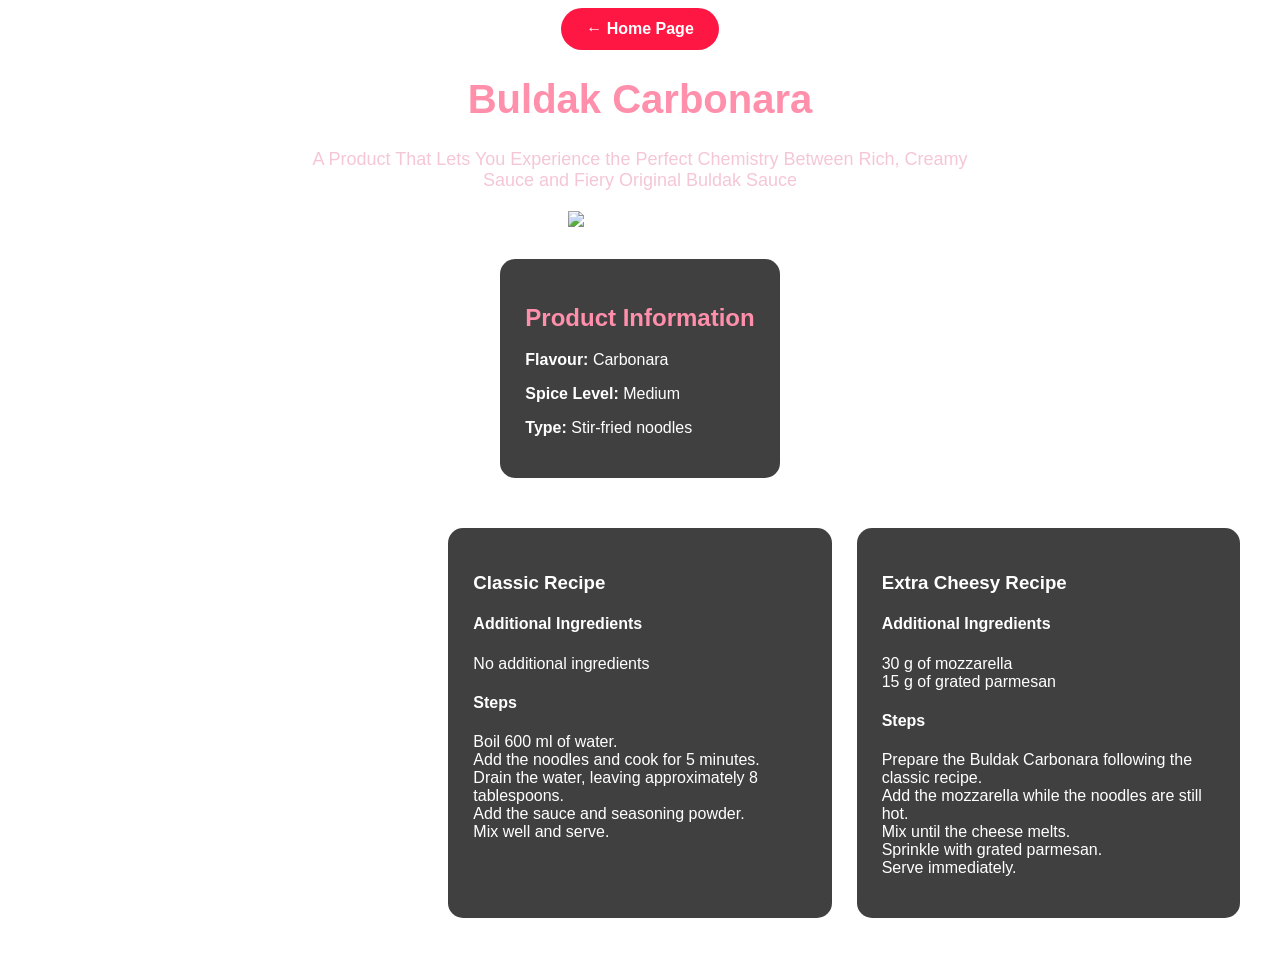
==== carbonara.html @ 89699a1a "Add files via upload" ====
<!DOCTYPE html>
<html lang="fr">

<head>
    <meta charset="UTF-8">
    <meta name="viewport" content="width=device-width, initial-scale=1.0">
    <title>Buldak Carbonara</title>
    <link rel="stylesheet" href="carbonara.css">
</head>

<body>
    <a href="index.html" class="home-button">
    ← Home Page
</a>

    <h1>Buldak Carbonara</h1>

<p class="intro">
    A Product That Lets You Experience the Perfect Chemistry Between Rich, Creamy Sauce and Fiery Original Buldak Sauce
</p>

<img src="images/buldak carbonara.jpg" alt="Buldak Carbonara" class="product-image" width="180">


<section class="product-info">

    <h2>Product Information</h2>

    <p><strong>Flavour:</strong> Carbonara</p>
    <p><strong>Spice Level:</strong> Medium</p>
    <p><strong>Type:</strong> Stir-fried noodles</p>

</section>

<section class="recipes">

    <h2>How to Prepare</h2>

    <div class="recipe">
        <h3>Classic Recipe</h3>

        <h4>Additional Ingredients</h4>
        <ul>
            <li>No additional ingredients</li>
        </ul>

        <h4>Steps</h4>
        <ul>
            <li>Boil 600 ml of water.</li>
            <li>Add the noodles and cook for 5 minutes.</li>
            <li>Drain the water, leaving approximately 8 tablespoons.</li>
            <li>Add the sauce and seasoning powder.</li>
            <li>Mix well and serve.</li>
        </ul>
    </div>

<div class="recipe">

    <h3>Extra Cheesy Recipe</h3>

    <h4>Additional Ingredients</h4>
    <ul>
        <li>30 g of mozzarella</li>
        <li>15 g of grated parmesan</li>
    </ul>

    <h4>Steps</h4>
    <ul>
        <li>Prepare the Buldak Carbonara following the classic recipe.</li>
        <li>Add the mozzarella while the noodles are still hot.</li>
        <li>Mix until the cheese melts.</li>
        <li>Sprinkle with grated parmesan.</li>
        <li>Serve immediately.</li>
    </ul>

</div>


</section>




</body>

</html>
---- carbonara.css ----
body {
    background-image: url("images/wallpaper\ carbonara.jpg");
background-size: cover;
background-position: center;
background-repeat: no-repeat;
background-attachment: fixed;
    color: white;
    font-family: Arial, sans-serif;
    text-align: center;
}

h1 {
    color: #ff8fab;
    font-size: 40px;
}

.intro {
    color: #f5c6d6;
    font-size: 18px;
    max-width: 700px;
    margin: 20px auto;
}

.product-image {
    width: 250px;
    height: auto;
}
.home-button {
    display: inline-block;
    padding: 12px 25px;
    background-color: #ff1744;
    color: white;
    text-decoration: none;
    border-radius: 25px;
    font-weight: bold;
    transition: 0.3s;
}

.home-button:hover {
    background-color: #9c0033;
    transform: scale(1.05);
}

.product-info {
    background-color: rgba(0, 0, 0, 0.75);
    width: fit-content;
    max-width: 80%;
    margin: 30px auto;
    padding: 25px;
    border-radius: 15px;
    text-align: left;
}

.product-info h2 {
    color: #ff8fab;
    text-align: center;
}
.recipe ul {
    list-style: none;
    padding-left: 0;
}

.recipes {
    display: grid;
    grid-template-columns: repeat(3, 1fr);
    gap: 25px;
    max-width: 1200px;
    margin: 30px auto;
    padding: 20px;
}

.recipe {
    background-color: rgba(0, 0, 0, 0.75);
    padding: 25px;
    border-radius: 15px;
    text-align: left;
}

@media (max-width: 700px) {
    .recipes {
        grid-template-columns: 1fr;
    }
}
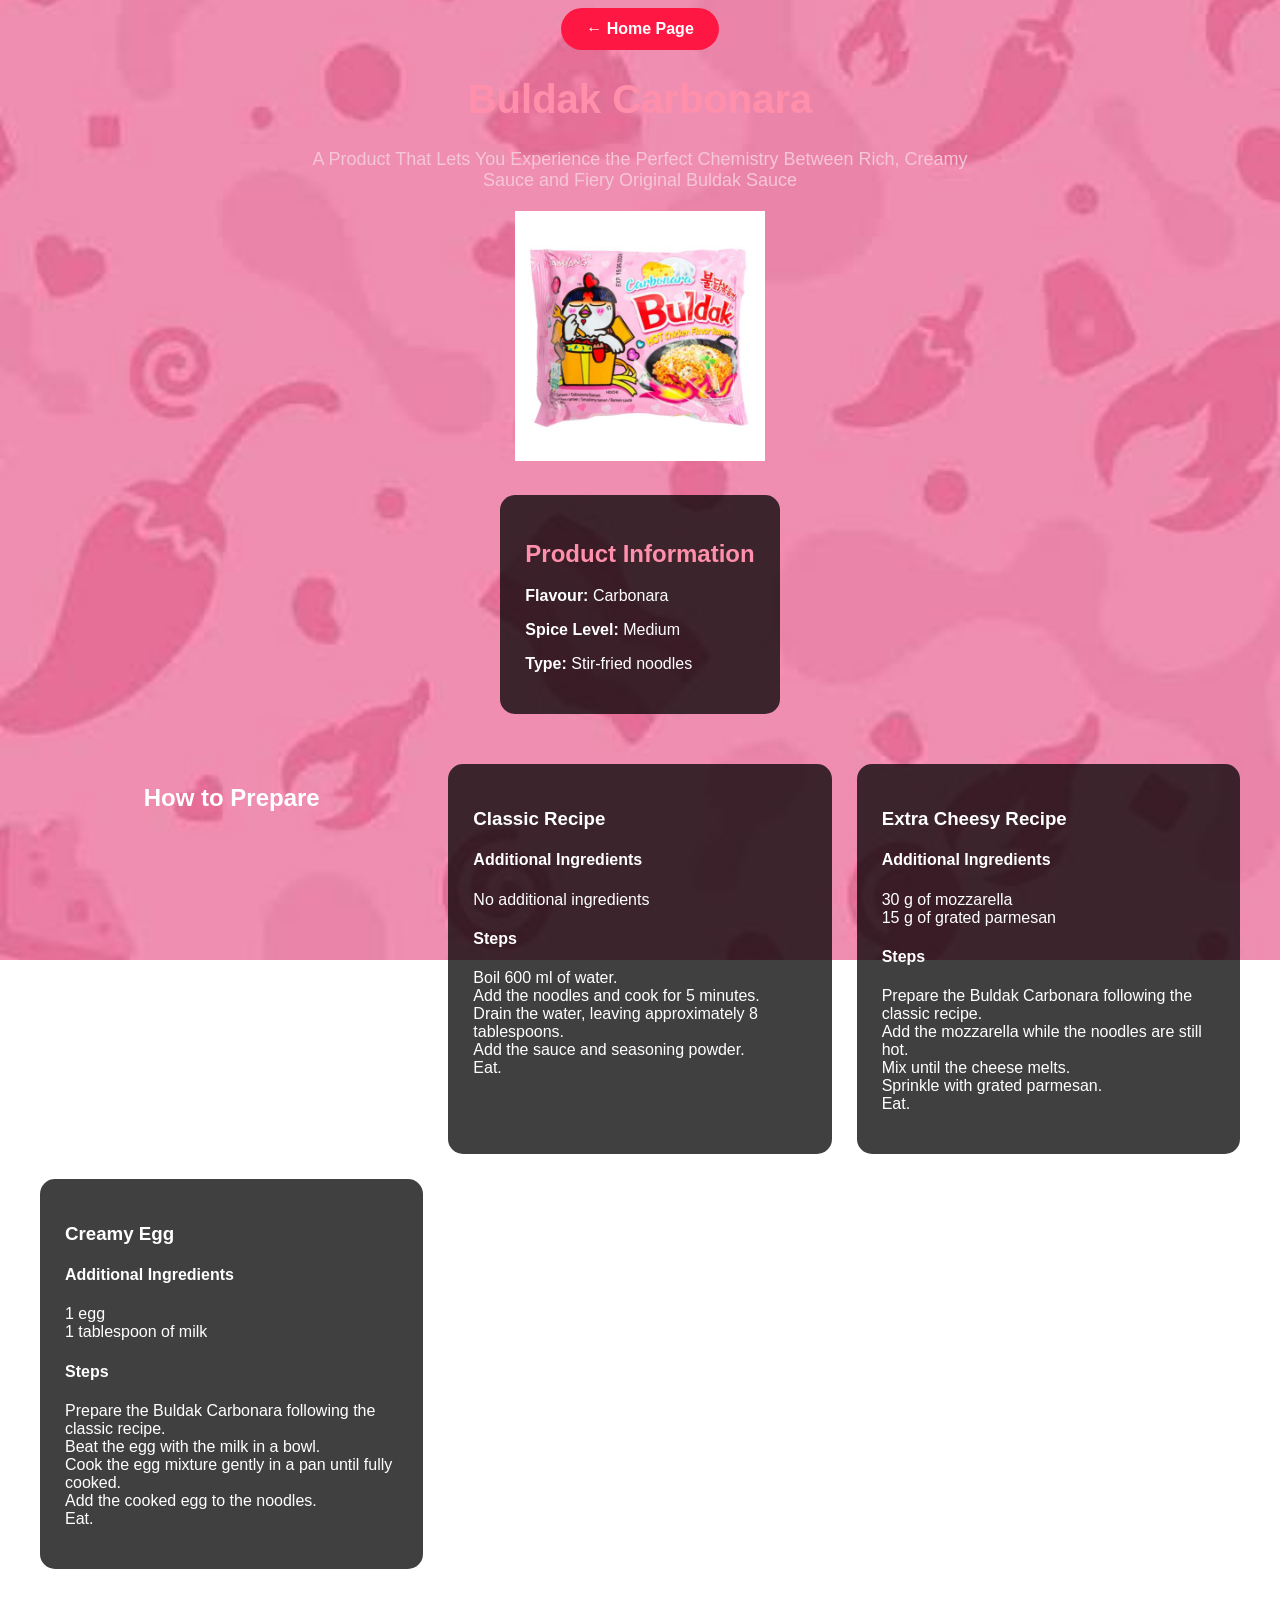
==== commit c354ada7: "Add files via upload" ====
--- a/carbonara.html
+++ b/carbonara.html
@@ -51,7 +51,7 @@
             <li>Add the noodles and cook for 5 minutes.</li>
             <li>Drain the water, leaving approximately 8 tablespoons.</li>
             <li>Add the sauce and seasoning powder.</li>
-            <li>Mix well and serve.</li>
+            <li>Eat.</li>
         </ul>
     </div>
 
@@ -71,10 +71,33 @@
         <li>Add the mozzarella while the noodles are still hot.</li>
         <li>Mix until the cheese melts.</li>
         <li>Sprinkle with grated parmesan.</li>
-        <li>Serve immediately.</li>
+        <li>Eat.</li>
     </ul>
 
 </div>
+
+<div class="recipe">
+
+    <h3>Creamy Egg</h3>
+
+    <h4>Additional Ingredients</h4>
+    <ul>
+        <li>1 egg</li>
+        <li>1 tablespoon of milk</li>
+
+    </ul>
+
+    <h4>Steps</h4>
+    <ul>
+        <li>Prepare the Buldak Carbonara following the classic recipe.</li>
+        <li>Beat the egg with the milk in a bowl.</li>
+        <li>Cook the egg mixture gently in a pan until fully cooked.</li>
+        <li>Add the cooked egg to the noodles.</li>
+        <li>Eat.</li>
+    </ul>
+
+</div>
+
 
 
 </section>
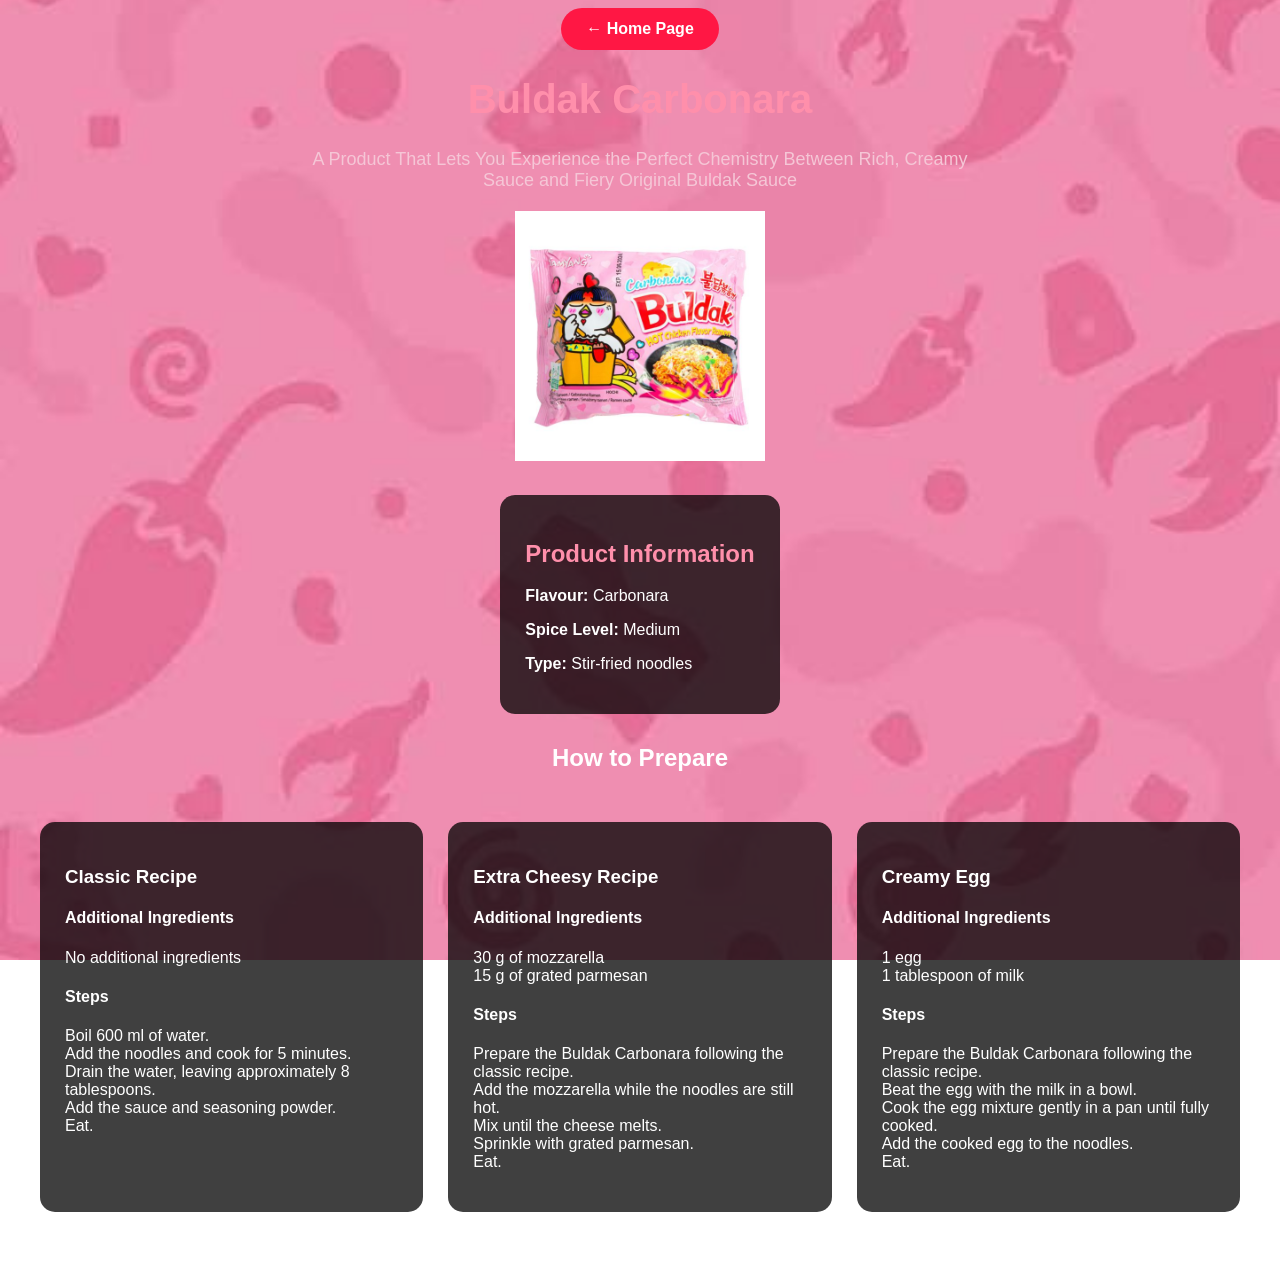
==== commit 8c8fee0f: "Add files via upload" ====
--- a/carbonara.html
+++ b/carbonara.html
@@ -32,10 +32,10 @@
     <p><strong>Type:</strong> Stir-fried noodles</p>
 
 </section>
+<h2>How to Prepare</h2>
 
 <section class="recipes">
 
-    <h2>How to Prepare</h2>
 
     <div class="recipe">
         <h3>Classic Recipe</h3>
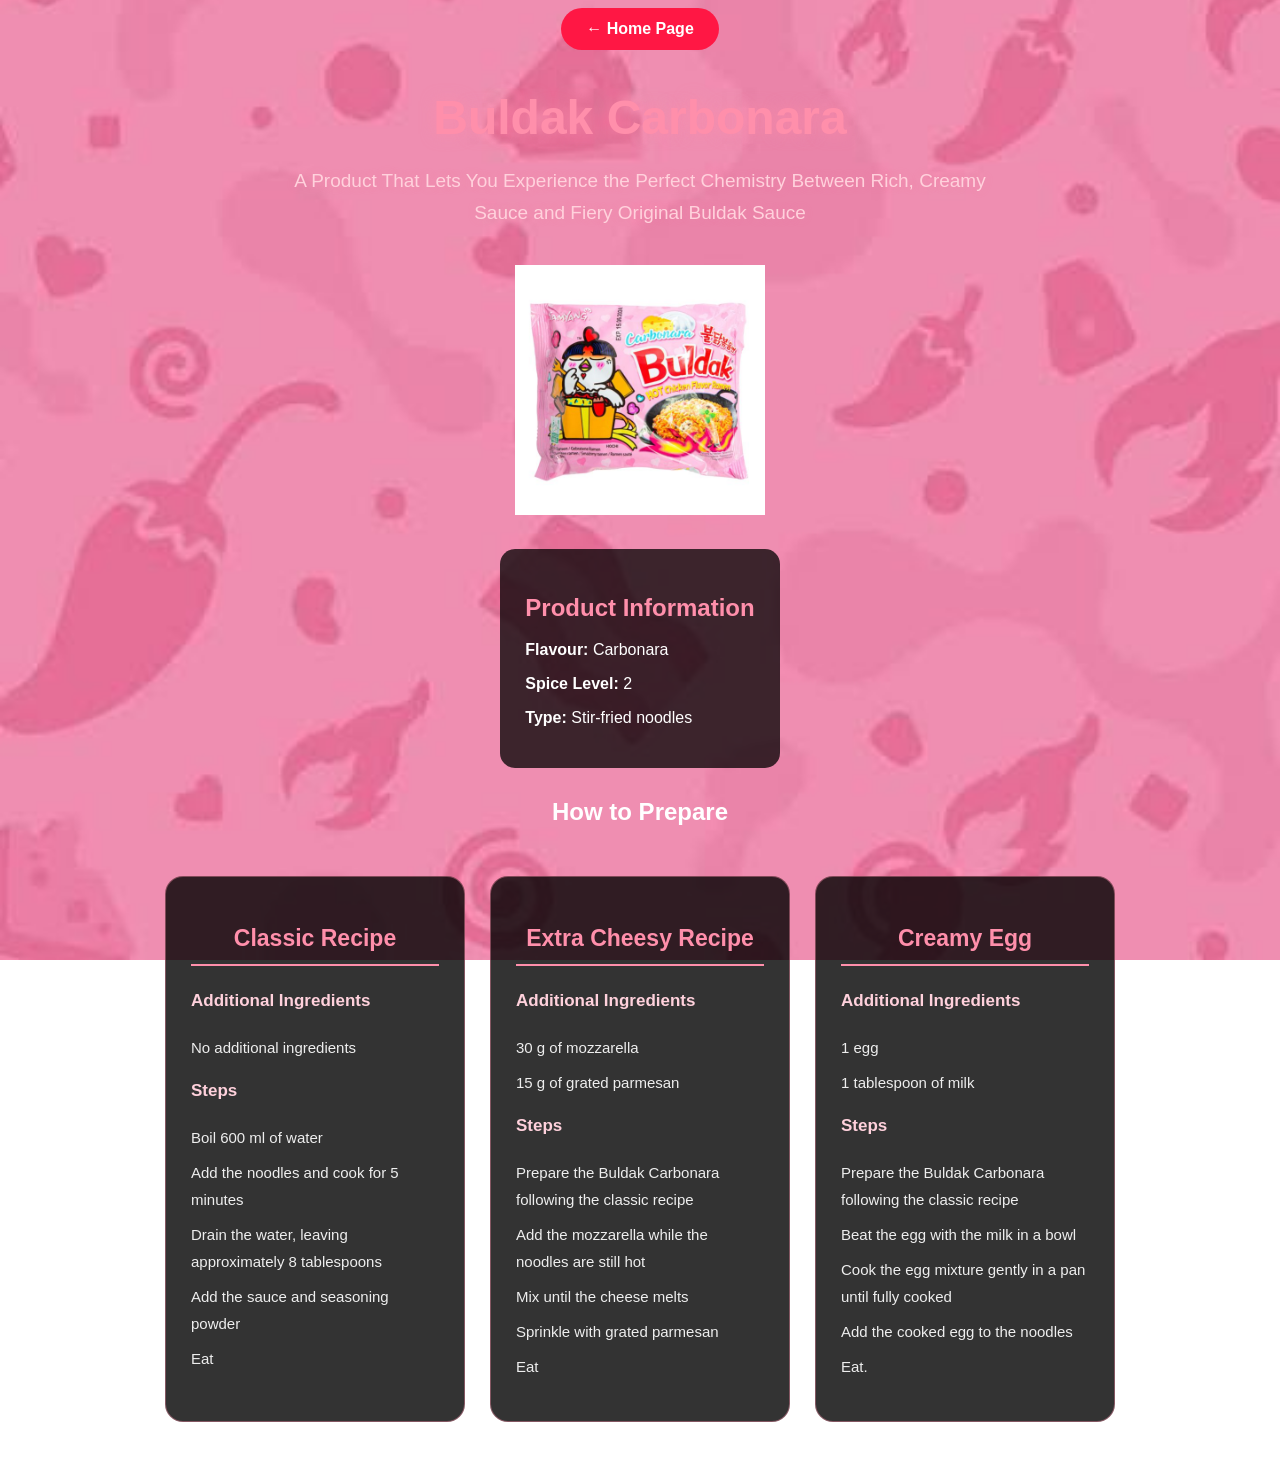
==== commit 983ae01a: "Add files via upload" ====
--- a/carbonara.html
+++ b/carbonara.html
@@ -28,7 +28,7 @@
     <h2>Product Information</h2>
 
     <p><strong>Flavour:</strong> Carbonara</p>
-    <p><strong>Spice Level:</strong> Medium</p>
+    <p><strong>Spice Level:</strong> 2</p>
     <p><strong>Type:</strong> Stir-fried noodles</p>
 
 </section>
@@ -47,11 +47,11 @@
 
         <h4>Steps</h4>
         <ul>
-            <li>Boil 600 ml of water.</li>
-            <li>Add the noodles and cook for 5 minutes.</li>
-            <li>Drain the water, leaving approximately 8 tablespoons.</li>
-            <li>Add the sauce and seasoning powder.</li>
-            <li>Eat.</li>
+            <li>Boil 600 ml of water</li>
+            <li>Add the noodles and cook for 5 minutes</li>
+            <li>Drain the water, leaving approximately 8 tablespoons</li>
+            <li>Add the sauce and seasoning powder</li>
+            <li>Eat</li>
         </ul>
     </div>
 
@@ -67,11 +67,11 @@
 
     <h4>Steps</h4>
     <ul>
-        <li>Prepare the Buldak Carbonara following the classic recipe.</li>
-        <li>Add the mozzarella while the noodles are still hot.</li>
-        <li>Mix until the cheese melts.</li>
-        <li>Sprinkle with grated parmesan.</li>
-        <li>Eat.</li>
+        <li>Prepare the Buldak Carbonara following the classic recipe</li>
+        <li>Add the mozzarella while the noodles are still hot</li>
+        <li>Mix until the cheese melts</li>
+        <li>Sprinkle with grated parmesan</li>
+        <li>Eat</li>
     </ul>
 
 </div>
@@ -89,10 +89,10 @@
 
     <h4>Steps</h4>
     <ul>
-        <li>Prepare the Buldak Carbonara following the classic recipe.</li>
-        <li>Beat the egg with the milk in a bowl.</li>
-        <li>Cook the egg mixture gently in a pan until fully cooked.</li>
-        <li>Add the cooked egg to the noodles.</li>
+        <li>Prepare the Buldak Carbonara following the classic recipe</li>
+        <li>Beat the egg with the milk in a bowl</li>
+        <li>Cook the egg mixture gently in a pan until fully cooked</li>
+        <li>Add the cooked egg to the noodles</li>
         <li>Eat.</li>
     </ul>
 
--- a/carbonara.css
+++ b/carbonara.css
@@ -12,14 +12,21 @@
 
 h1 {
     color: #ff8fab;
-    font-size: 40px;
+    font-size: 48px;
+    text-align: center;
+    text-shadow: 0 0 15px rgba(255, 143, 171, 0.6);
+    margin-top: 40px;
+    margin-bottom: 20px;
 }
 
 .intro {
-    color: #f5c6d6;
-    font-size: 18px;
-    max-width: 700px;
-    margin: 20px auto;
+    color: #ffd1dc;
+    font-size: 19px;
+    max-width: 750px;
+    margin: 20px auto 35px;
+    line-height: 1.7;
+    text-align: center;
+    text-shadow: 0 0 8px rgba(255, 143, 171, 0.3);
 }
 
 .product-image {
@@ -61,20 +68,14 @@
     padding-left: 0;
 }
 
-.recipes {
-    display: grid;
-    grid-template-columns: repeat(3, 1fr);
-    gap: 25px;
-    max-width: 1200px;
-    margin: 30px auto;
-    padding: 20px;
-}
-
 .recipe {
-    background-color: rgba(0, 0, 0, 0.75);
+    background-color: rgba(0, 0, 0, 0.8);
+    width: 300px;
     padding: 25px;
-    border-radius: 15px;
+    border-radius: 18px;
     text-align: left;
+    box-sizing: border-box;
+    border: 1px solid rgba(255, 143, 171, 0.4);
 }
 
 @media (max-width: 700px) {
@@ -82,3 +83,46 @@
         grid-template-columns: 1fr;
     }
 }
+.recipes {
+    display: flex;
+    justify-content: center;
+    align-items: stretch;
+    gap: 25px;
+    flex-wrap: wrap;
+    max-width: 1200px;
+    margin: 30px auto;
+    padding: 20px;
+}
+.recipe h3 {
+    color: #ff8fab;
+    font-size: 23px;
+    text-align: center;
+    margin-bottom: 25px;
+    border-bottom: 2px solid #ff8fab;
+    padding-bottom: 12px;
+}
+
+.recipe h4 {
+    color: #ffd1dc;
+    font-size: 17px;
+    margin-top: 20px;
+}
+.recipe ul {
+    list-style: none;
+    padding-left: 0;
+}
+
+.recipe li {
+    color: #eeeeee;
+    font-size: 15px;
+    line-height: 1.8;
+    margin-bottom: 8px;
+}
+.recipe {
+    transition: transform 0.3s ease, box-shadow 0.3s ease;
+}
+
+.recipe:hover {
+    transform: translateY(-8px);
+    box-shadow: 0 0 20px rgba(255, 143, 171, 0.4);
+}
